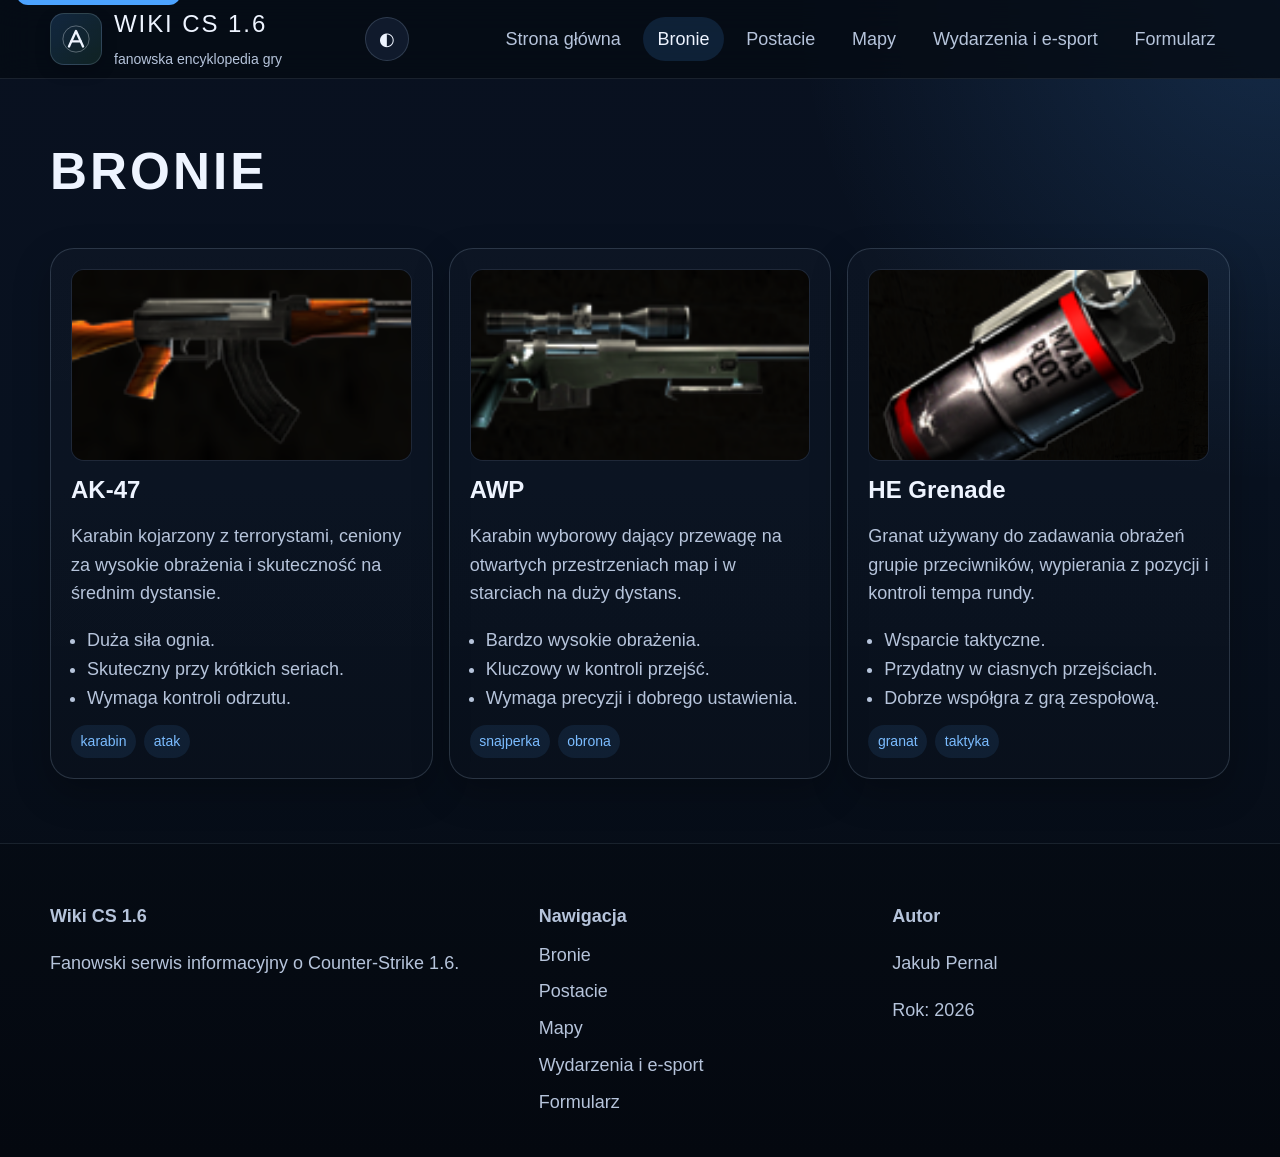
==== bronie.html @ f4774ad6 "Add files via upload" ====
<!DOCTYPE html>
<html lang="pl">
<head>
  <meta charset="UTF-8">
  <meta name="viewport" content="width=device-width, initial-scale=1.0">
  <meta name="description" content="Podstrona z opisem broni i wyposażenia w Counter-Strike 1.6.">
  <title>Wiki CS 1.6 — Bronie</title>
  <link rel="preconnect" href="https://fonts.googleapis.com">
  <link rel="preconnect" href="https://fonts.gstatic.com" crossorigin>
  <link href="style.css" rel="stylesheet">
</head>
<body>
  <a class="skip-link" href="#main-content">Przejdź do treści</a>
  <header class="site-header">
    <div class="container header-inner">
      <a class="brand" href="index.html" aria-label="Przejdź do strony głównej Wiki CS 1.6">
        <span class="logo" aria-hidden="true">
          <svg viewBox="0 0 64 64" width="30" height="30" fill="none" xmlns="http://www.w3.org/2000/svg">
            <path d="M17 48L32 15L47 48" stroke="currentColor" stroke-width="5" stroke-linecap="round" stroke-linejoin="round"/>
            <path d="M22 37H42" stroke="currentColor" stroke-width="5" stroke-linecap="round"/>
            <circle cx="32" cy="32" r="28" stroke="currentColor" stroke-opacity=".35" stroke-width="2"/>
          </svg>
        </span>
        <span><span class="brand-title">Wiki CS 1.6</span><br><span class="brand-sub">fanowska encyklopedia gry</span></span>
      </a>
      <div class="top-actions">
        <button class="theme-toggle" data-theme-toggle aria-label="Przełącz motyw" title="Przełącz motyw">◐</button>
        <button class="menu-toggle" aria-expanded="false" aria-controls="site-nav" aria-label="Otwórz menu">☰</button>
      </div>
      <nav id="site-nav" aria-label="Menu główne"><ul class="nav-list"><li><a href="index.html" class="">Strona główna</a></li>
<li><a href="bronie.html" class="active">Bronie</a></li>
<li><a href="postacie.html" class="">Postacie</a></li>
<li><a href="mapy.html" class="">Mapy</a></li>
<li><a href="wydarzenia.html" class="">Wydarzenia i e-sport</a></li>
<li><a href="formularz.html" class="">Formularz</a></li></ul></nav>
    </div>
  </header>
  <main id="main-content">
<section class="section">
  <div class="container">
    <div class="section-head"><div><h1>Bronie</h1></div></div>
    <div class="grid-3">
      <article class="card media-card"><div class="media-thumb"><img src="ak47.png" alt="Interfejs Counter-Strike przedstawiający uzbrojenie gracza" width="500" height="375" loading="lazy"></div><h3>AK-47</h3><p>Karabin kojarzony z terrorystami, ceniony za wysokie obrażenia i skuteczność na średnim dystansie.</p><ul><li>Duża siła ognia.</li><li>Skuteczny przy krótkich seriach.</li><li>Wymaga kontroli odrzutu.</li></ul><div class="tag-row"><span class="tag">karabin</span><span class="tag">atak</span></div></article>
      <article class="card media-card"><div class="media-thumb"><img src="awp.png" alt="Ekran interfejsu gry Counter-Strike" width="500" height="375" loading="lazy"></div><h3>AWP</h3><p>Karabin wyborowy dający przewagę na otwartych przestrzeniach map i w starciach na duży dystans.</p><ul><li>Bardzo wysokie obrażenia.</li><li>Kluczowy w kontroli przejść.</li><li>Wymaga precyzji i dobrego ustawienia.</li></ul><div class="tag-row"><span class="tag">snajperka</span><span class="tag">obrona</span></div></article>
      <article class="card media-card"><div class="media-thumb"><img src="he.png" alt="Zrzut interfejsu Counter-Strike w trybie rozbrojenia bomby" width="500" height="375" loading="lazy"></div><h3>HE Grenade</h3><p>Granat używany do zadawania obrażeń grupie przeciwników, wypierania z pozycji i kontroli tempa rundy.</p><ul><li>Wsparcie taktyczne.</li><li>Przydatny w ciasnych przejściach.</li><li>Dobrze współgra z grą zespołową.</li></ul><div class="tag-row"><span class="tag">granat</span><span class="tag">taktyka</span></div></article>
    </div>
  </div>
</section>
</main>
  <footer class="site-footer">
    <div class="container">
      <div class="footer-grid">
        <section>
          <p class="footer-title">Wiki CS 1.6</p>
          <p>Fanowski serwis informacyjny o Counter-Strike 1.6.</p>
        </section>
        <section>
          <p class="footer-title">Nawigacja</p>
          <ul class="footer-list">
            <li><a href="bronie.html">Bronie</a></li>
            <li><a href="postacie.html">Postacie</a></li>
            <li><a href="mapy.html">Mapy</a></li>
            <li><a href="wydarzenia.html">Wydarzenia i e-sport</a></li>
            <li><a href="formularz.html">Formularz</a></li>
          </ul>
        </section>
        <section>
          <p class="footer-title">Autor</p>
          <p>Jakub Pernal</p>
          <p>Rok: 2026</p>
        </section>
      </div>
    </div>
  </footer>
  <script>
(function () {
  const html = document.documentElement;
  const themeButton = document.querySelector('[data-theme-toggle]');
  let theme = window.matchMedia('(prefers-color-scheme: dark)').matches ? 'dark' : 'light';
  html.setAttribute('data-theme', theme);
  const setThemeLabel = () => {
    if (!themeButton) return;
    themeButton.textContent = theme === 'dark' ? '☀' : '◐';
    themeButton.setAttribute('aria-label', theme === 'dark' ? 'Przełącz na jasny motyw' : 'Przełącz na ciemny motyw');
  };
  setThemeLabel();
  if (themeButton) {
    themeButton.addEventListener('click', () => {
      theme = theme === 'dark' ? 'light' : 'dark';
      html.setAttribute('data-theme', theme);
      setThemeLabel();
    });
  }
  const menuButton = document.querySelector('.menu-toggle');
  const nav = document.querySelector('nav');
  if (menuButton && nav) {
    menuButton.addEventListener('click', () => {
      const expanded = menuButton.getAttribute('aria-expanded') === 'true';
      menuButton.setAttribute('aria-expanded', String(!expanded));
      nav.classList.toggle('open');
    });
  }
  const form = document.getElementById('report-form');
  const response = document.getElementById('form-response');
  if (form && response) {
    form.addEventListener('submit', (event) => {
      event.preventDefault();
      const email = form.email;
      const section = form.section;
      const message = form.message;
      let valid = true;
      [email, section, message].forEach(field => {
        if (!field.value.trim()) { field.style.borderColor = '#f3b562'; valid = false; }
        else { field.style.borderColor = 'rgba(172, 193, 220, 0.2)'; }
      });
      if (email.value && !email.checkValidity()) { email.style.borderColor = '#f3b562'; valid = false; }
      response.style.display = 'block';
      if (!valid) {
        response.style.background = 'rgba(243,181,98,.12)'; response.style.borderColor = 'rgba(243,181,98,.3)'; response.style.color = '#ffe0b0';
        response.textContent = 'Uzupełnij poprawnie wszystkie pola formularza przed wysłaniem.'; return;
      }
      response.style.background = 'rgba(93,207,140,.12)'; response.style.borderColor = 'rgba(93,207,140,.3)'; response.style.color = '#c6f8da';
      response.textContent = 'Dziękujemy. Zgłoszenie dotyczące podstrony „' + section.value + '” zostało zapisane lokalnie po stronie interfejsu.';
      form.reset();
    });
  }
})();
</script>
</body>
</html>
---- style.css ----
:root, [data-theme="light"] {
  --text-xs: clamp(0.75rem, 0.7rem + 0.25vw, 0.875rem);
  --text-sm: clamp(0.875rem, 0.8rem + 0.35vw, 1rem);
  --text-base: clamp(1rem, 0.95rem + 0.25vw, 1.125rem);
  --text-lg: clamp(1.125rem, 1rem + 0.75vw, 1.5rem);
  --text-xl: clamp(1.5rem, 1.2rem + 1.25vw, 2.25rem);
  --text-2xl: clamp(2rem, 1.2rem + 2.5vw, 3.5rem);
  --space-1: 0.25rem; --space-2: 0.5rem; --space-3: 0.75rem; --space-4: 1rem;
  --space-5: 1.25rem; --space-6: 1.5rem; --space-8: 2rem; --space-10: 2.5rem;
  --space-12: 3rem; --space-16: 4rem; --space-20: 5rem;
  --color-bg: #08111f; --color-surface: #101a2c; --color-surface-2: #14233b; --color-surface-offset: #0c1627;
  --color-border: rgba(172, 193, 220, 0.2); --color-divider: rgba(172, 193, 220, 0.12);
  --color-text: #eef4ff; --color-text-muted: #b6c4db; --color-text-faint: #8190a8;
  --color-primary: #4ca3ff; --color-primary-hover: #7bbcff; --color-primary-active: #2e7fd4;
  --color-success: #5dcf8c; --color-warning: #f3b562;
  --radius-sm: 0.375rem; --radius-md: 0.75rem; --radius-lg: 1rem; --radius-xl: 1.5rem; --radius-full: 9999px;
  --shadow-sm: 0 6px 16px rgba(0,0,0,.18); --shadow-md: 0 14px 36px rgba(0,0,0,.25);
  --font-display: 'Orbitron', 'Arial', sans-serif; --font-body: 'Inter', 'Arial', sans-serif; --content: 1180px;
}
[data-theme="dark"] {
  --color-bg: #030812; --color-surface: #0b1220; --color-surface-2: #101a2d; --color-surface-offset: #08101d;
  --color-border: rgba(173, 197, 229, 0.18); --color-divider: rgba(173, 197, 229, 0.12);
  --color-text: #f5f8ff; --color-text-muted: #c0cee4; --color-text-faint: #7f8ca4;
  --color-primary: #66b2ff; --color-primary-hover: #95cbff; --color-primary-active: #3f90e6;
}
*,*::before,*::after{box-sizing:border-box} html{scroll-behavior:smooth} body{margin:0;min-height:100vh;font-family:var(--font-body);font-size:var(--text-base);line-height:1.6;color:var(--color-text);background:radial-gradient(circle at top right, rgba(76,163,255,.18), transparent 28%),linear-gradient(180deg, #091120 0%, var(--color-bg) 42%, #050a12 100%)}
img,svg{max-width:100%;display:block} a{color:inherit;text-decoration:none} button,input,select,textarea{font:inherit}
.skip-link{position:absolute;left:1rem;top:-3rem;background:var(--color-primary);color:#07111d;padding:.75rem 1rem;border-radius:var(--radius-md);z-index:1000}.skip-link:focus{top:1rem}
.container{width:min(calc(100% - 2rem), var(--content));margin:0 auto}.site-header{position:sticky;top:0;z-index:50;backdrop-filter:blur(16px);background:rgba(6,11,20,.82);border-bottom:1px solid var(--color-divider)}
.header-inner{display:flex;align-items:center;justify-content:space-between;gap:var(--space-4);min-height:78px}.brand{display:flex;align-items:center;gap:var(--space-3)}
.logo{width:52px;height:52px;border-radius:14px;display:grid;place-items:center;background:linear-gradient(135deg, rgba(76,163,255,.18), rgba(93,207,140,.12));border:1px solid var(--color-border);box-shadow:var(--shadow-sm)}
.brand-title{font-family:var(--font-display);font-size:var(--text-lg);letter-spacing:.08em;text-transform:uppercase}.brand-sub{color:var(--color-text-muted);font-size:var(--text-xs)}
.top-actions{display:flex;align-items:center;gap:var(--space-3)}.menu-toggle,.theme-toggle{min-width:44px;min-height:44px;border-radius:var(--radius-full);border:1px solid var(--color-border);background:var(--color-surface);color:var(--color-text);cursor:pointer}.menu-toggle{display:none}
.nav-list{display:flex;gap:var(--space-2);list-style:none;padding:0;margin:0;flex-wrap:wrap;justify-content:flex-end}.nav-list a{display:inline-flex;align-items:center;min-height:44px;padding:0 .9rem;border-radius:var(--radius-full);color:var(--color-text-muted)}.nav-list a:hover,.nav-list a:focus-visible,.nav-list a.active{background:rgba(76,163,255,.14);color:var(--color-text)}
.hero{padding:clamp(3rem, 7vw, 6rem) 0 var(--space-16)}.hero-grid{display:grid;grid-template-columns:1.15fr .85fr;gap:var(--space-8);align-items:center}.eyebrow{display:inline-flex;gap:.5rem;align-items:center;padding:.45rem .8rem;border-radius:var(--radius-full);background:rgba(76,163,255,.12);border:1px solid rgba(76,163,255,.2);color:var(--color-primary-hover);font-size:var(--text-xs);text-transform:uppercase;letter-spacing:.08em}
h1,h2,h3{margin:0 0 var(--space-4);line-height:1.12} h1{font-family:var(--font-display);font-size:var(--text-2xl);text-transform:uppercase;letter-spacing:.06em} h2{font-size:var(--text-xl)} h3{font-size:var(--text-lg)} p,li{color:var(--color-text-muted)}
.cta-row{display:flex;flex-wrap:wrap;gap:var(--space-3);margin-top:var(--space-6)}.btn{display:inline-flex;align-items:center;justify-content:center;min-height:48px;padding:0 1.1rem;border-radius:var(--radius-full);border:1px solid var(--color-border);font-weight:600}.btn-primary{background:var(--color-primary);color:#06111c;border-color:transparent}.btn-primary:hover{background:var(--color-primary-hover)}.btn-secondary{background:var(--color-surface)}
.card,.panel,.timeline-item,.form-card{background:linear-gradient(180deg, rgba(255,255,255,.02), rgba(255,255,255,.01));border:1px solid var(--color-border);border-radius:var(--radius-xl);box-shadow:var(--shadow-md)}
.hero-card{padding:var(--space-6)}.hero-visual{aspect-ratio:4/3;border-radius:calc(var(--radius-xl) - .5rem);overflow:hidden;position:relative;background:linear-gradient(135deg, rgba(8,16,29,.8), rgba(18,38,62,.9));border:1px solid rgba(255,255,255,.06)} .hero-visual img{width:100%;height:100%;object-fit:cover}
.hero-badges{position:absolute;inset:auto 1rem 1rem 1rem;display:flex;gap:.75rem;flex-wrap:wrap}.badge{display:inline-flex;align-items:center;gap:.45rem;padding:.45rem .7rem;border-radius:var(--radius-full);background:rgba(6,11,20,.72);border:1px solid rgba(255,255,255,.09);font-size:var(--text-xs)}
.section{padding:var(--space-16) 0}.section.alt{background:rgba(255,255,255,.02);border-top:1px solid var(--color-divider);border-bottom:1px solid var(--color-divider)}.section-head{display:flex;justify-content:space-between;align-items:end;gap:var(--space-4);margin-bottom:var(--space-8)}
.grid-3{display:grid;grid-template-columns:repeat(3,1fr);gap:var(--space-4)} .grid-2{display:grid;grid-template-columns:repeat(2,1fr);gap:var(--space-4)}
.panel,.timeline-item,.form-card,.card{padding:var(--space-5)}.stat{font-family:var(--font-display);font-size:var(--text-xl);color:var(--color-primary-hover)}.meta{font-size:var(--text-sm);color:var(--color-text-faint)}
.card ul{padding-left:1rem;margin:0}.media-card{overflow:hidden}.media-thumb{aspect-ratio:16/9;border-radius:calc(var(--radius-lg) - .2rem);overflow:hidden;margin-bottom:var(--space-4);border:1px solid rgba(255,255,255,.08);background:var(--color-surface-offset)}.media-thumb img{width:100%;height:100%;object-fit:cover}.media-caption{font-size:var(--text-xs);color:var(--color-text-faint);margin-top:var(--space-3)}
.timeline{display:grid;gap:var(--space-4)}.timeline-item{position:relative;overflow:hidden}.timeline-item::before{content:"";position:absolute;inset:0 auto 0 0;width:4px;background:linear-gradient(180deg, var(--color-primary), rgba(76,163,255,.1))}
.tag-row{display:flex;flex-wrap:wrap;gap:.5rem;margin-top:var(--space-3)}.tag{padding:.35rem .6rem;border-radius:var(--radius-full);background:rgba(76,163,255,.1);color:var(--color-primary-hover);font-size:var(--text-xs)}
blockquote{margin:var(--space-4) 0 0;padding:var(--space-4);border-left:4px solid var(--color-primary);background:rgba(76,163,255,.08);border-radius:0 var(--radius-lg) var(--radius-lg) 0}
form{display:grid;gap:var(--space-4)}.form-grid{display:grid;grid-template-columns:repeat(2,1fr);gap:var(--space-4)} label{display:grid;gap:.45rem;font-weight:600} input,select,textarea{width:100%;min-height:48px;padding:.9rem 1rem;border-radius:var(--radius-md);border:1px solid var(--color-border);background:var(--color-surface-offset);color:var(--color-text)} textarea{min-height:160px;resize:vertical} input:focus,select:focus,textarea:focus{outline:2px solid rgba(76,163,255,.35);border-color:var(--color-primary)} .form-note{font-size:var(--text-sm);color:var(--color-text-faint)} .form-response{display:none;margin-top:var(--space-3);padding:.9rem 1rem;border-radius:var(--radius-md);background:rgba(93,207,140,.12);color:#c6f8da;border:1px solid rgba(93,207,140,.3)}
.site-footer{padding:var(--space-10) 0;border-top:1px solid var(--color-divider);background:rgba(0,0,0,.16)}.footer-grid{display:grid;grid-template-columns:1.4fr 1fr 1fr;gap:var(--space-4)} .footer-title{font-weight:700;margin-bottom:.6rem} .footer-list{list-style:none;padding:0;margin:0;display:grid;gap:.5rem} .footer-list a:hover{color:var(--color-primary-hover)} .copyright{margin-top:var(--space-6);color:var(--color-text-faint);font-size:var(--text-sm)}
@media (max-width: 960px){.hero-grid,.grid-3,.grid-2,.footer-grid,.form-grid{grid-template-columns:1fr}.section-head{align-items:start;flex-direction:column}.menu-toggle{display:inline-flex;align-items:center;justify-content:center}nav{position:absolute;left:0;right:0;top:100%;background:rgba(6,11,20,.98);border-bottom:1px solid var(--color-divider);display:none}nav.open{display:block}.nav-list{flex-direction:column;align-items:stretch;padding:.75rem 1rem 1rem}.nav-list a{justify-content:flex-start}.header-inner{padding:.6rem 0}}
@media (max-width: 640px){.container{width:min(calc(100% - 1rem), var(--content))}.hero{padding-top:var(--space-8)}.panel,.timeline-item,.card,.form-card,.hero-card{padding:var(--space-4)}.brand-title{font-size:1.05rem}.cta-row{flex-direction:column}.btn{width:100%}}
@media (prefers-reduced-motion: reduce){html{scroll-behavior:auto}*,*::before,*::after{animation:none!important;transition:none!important}}
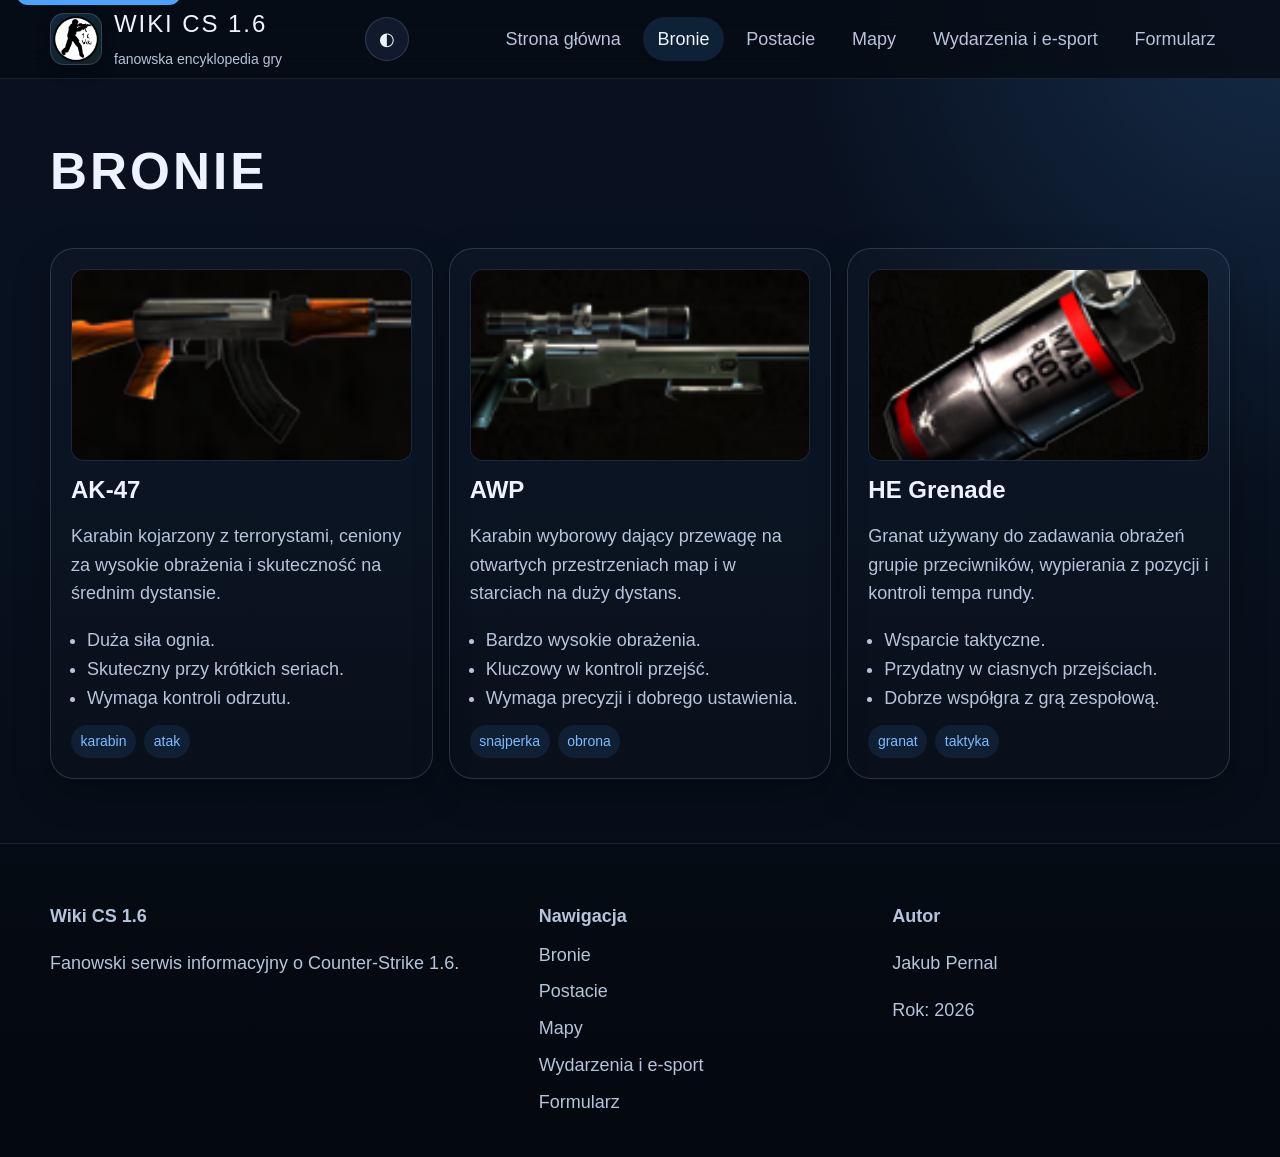
==== commit 27237ce4: "Update bronie.html" ====
--- a/bronie.html
+++ b/bronie.html
@@ -5,8 +5,6 @@
   <meta name="viewport" content="width=device-width, initial-scale=1.0">
   <meta name="description" content="Podstrona z opisem broni i wyposażenia w Counter-Strike 1.6.">
   <title>Wiki CS 1.6 — Bronie</title>
-  <link rel="preconnect" href="https://fonts.googleapis.com">
-  <link rel="preconnect" href="https://fonts.gstatic.com" crossorigin>
   <link href="style.css" rel="stylesheet">
 </head>
 <body>
@@ -15,11 +13,7 @@
     <div class="container header-inner">
       <a class="brand" href="index.html" aria-label="Przejdź do strony głównej Wiki CS 1.6">
         <span class="logo" aria-hidden="true">
-          <svg viewBox="0 0 64 64" width="30" height="30" fill="none" xmlns="http://www.w3.org/2000/svg">
-            <path d="M17 48L32 15L47 48" stroke="currentColor" stroke-width="5" stroke-linecap="round" stroke-linejoin="round"/>
-            <path d="M22 37H42" stroke="currentColor" stroke-width="5" stroke-linecap="round"/>
-            <circle cx="32" cy="32" r="28" stroke="currentColor" stroke-opacity=".35" stroke-width="2"/>
-          </svg>
+          <img src="logo.png">
         </span>
         <span><span class="brand-title">Wiki CS 1.6</span><br><span class="brand-sub">fanowska encyklopedia gry</span></span>
       </a>
@@ -127,4 +121,4 @@
 })();
 </script>
 </body>
-</html>+</html>
